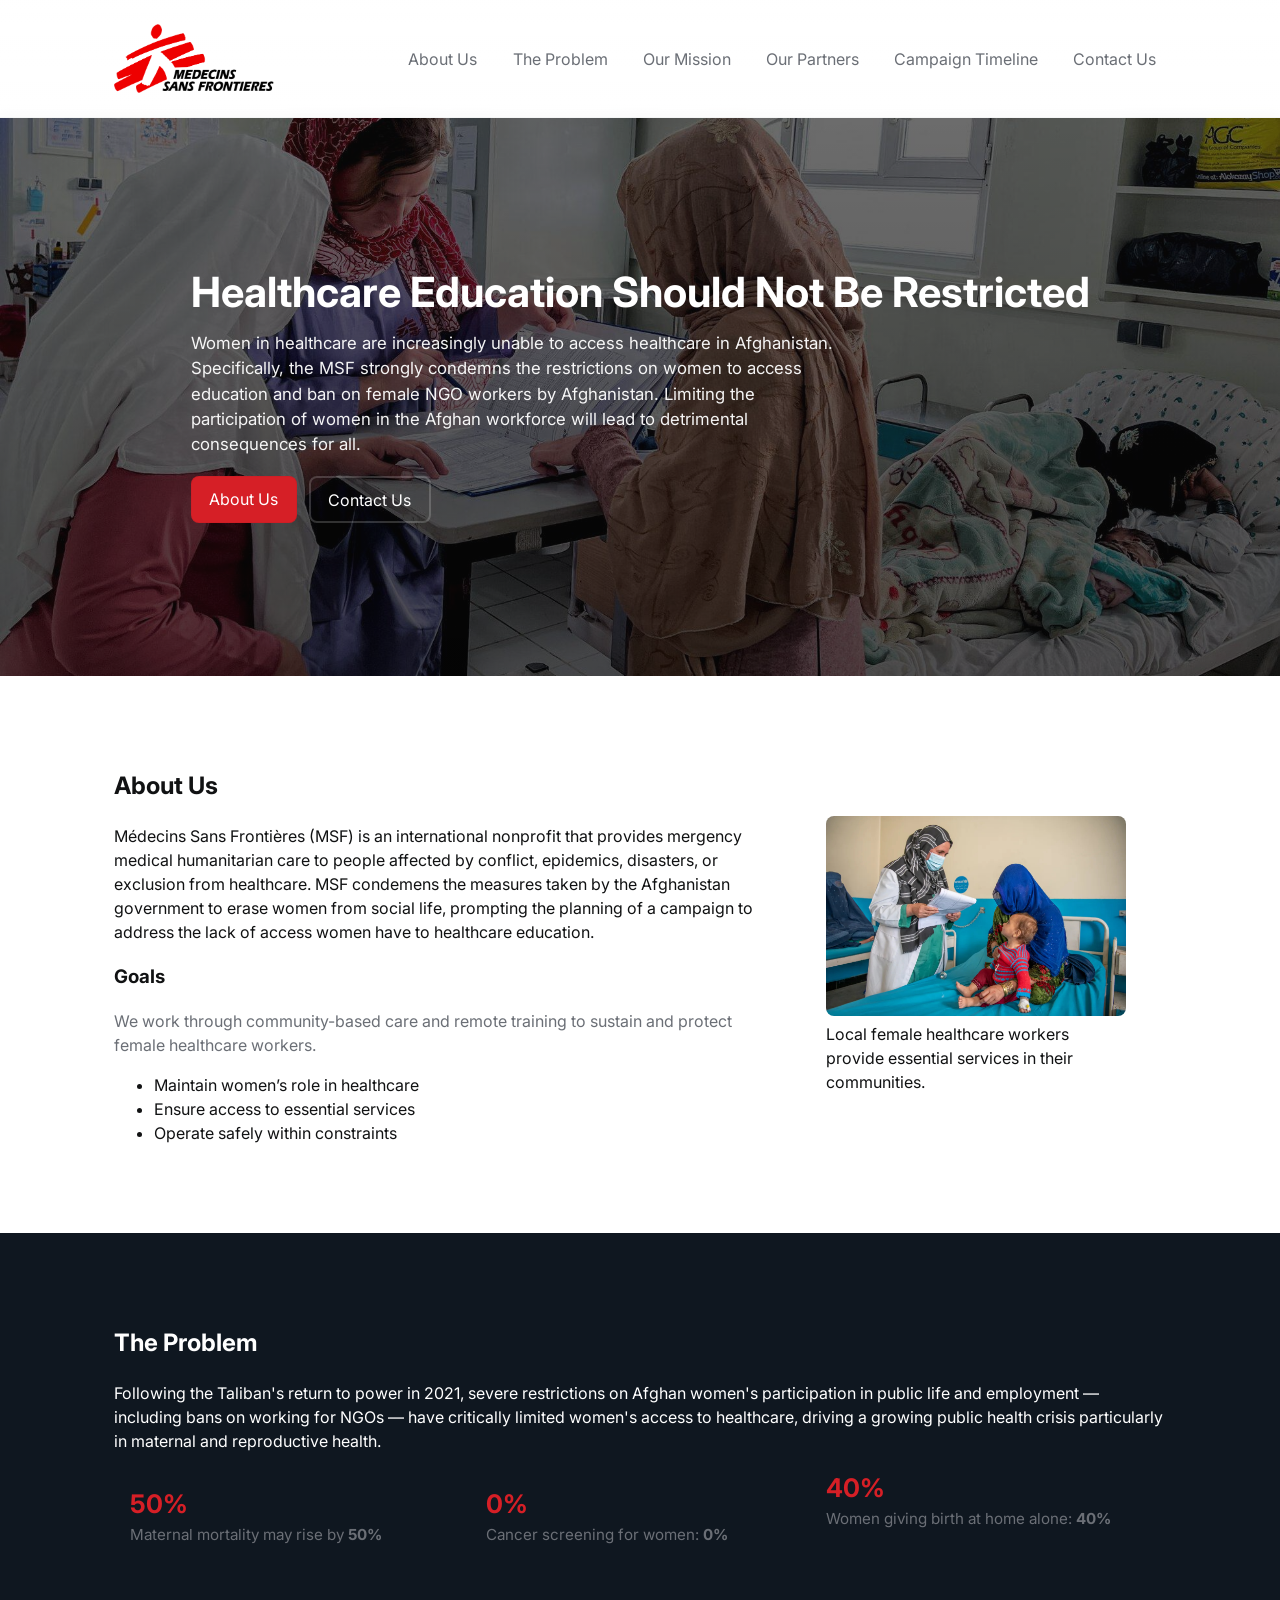
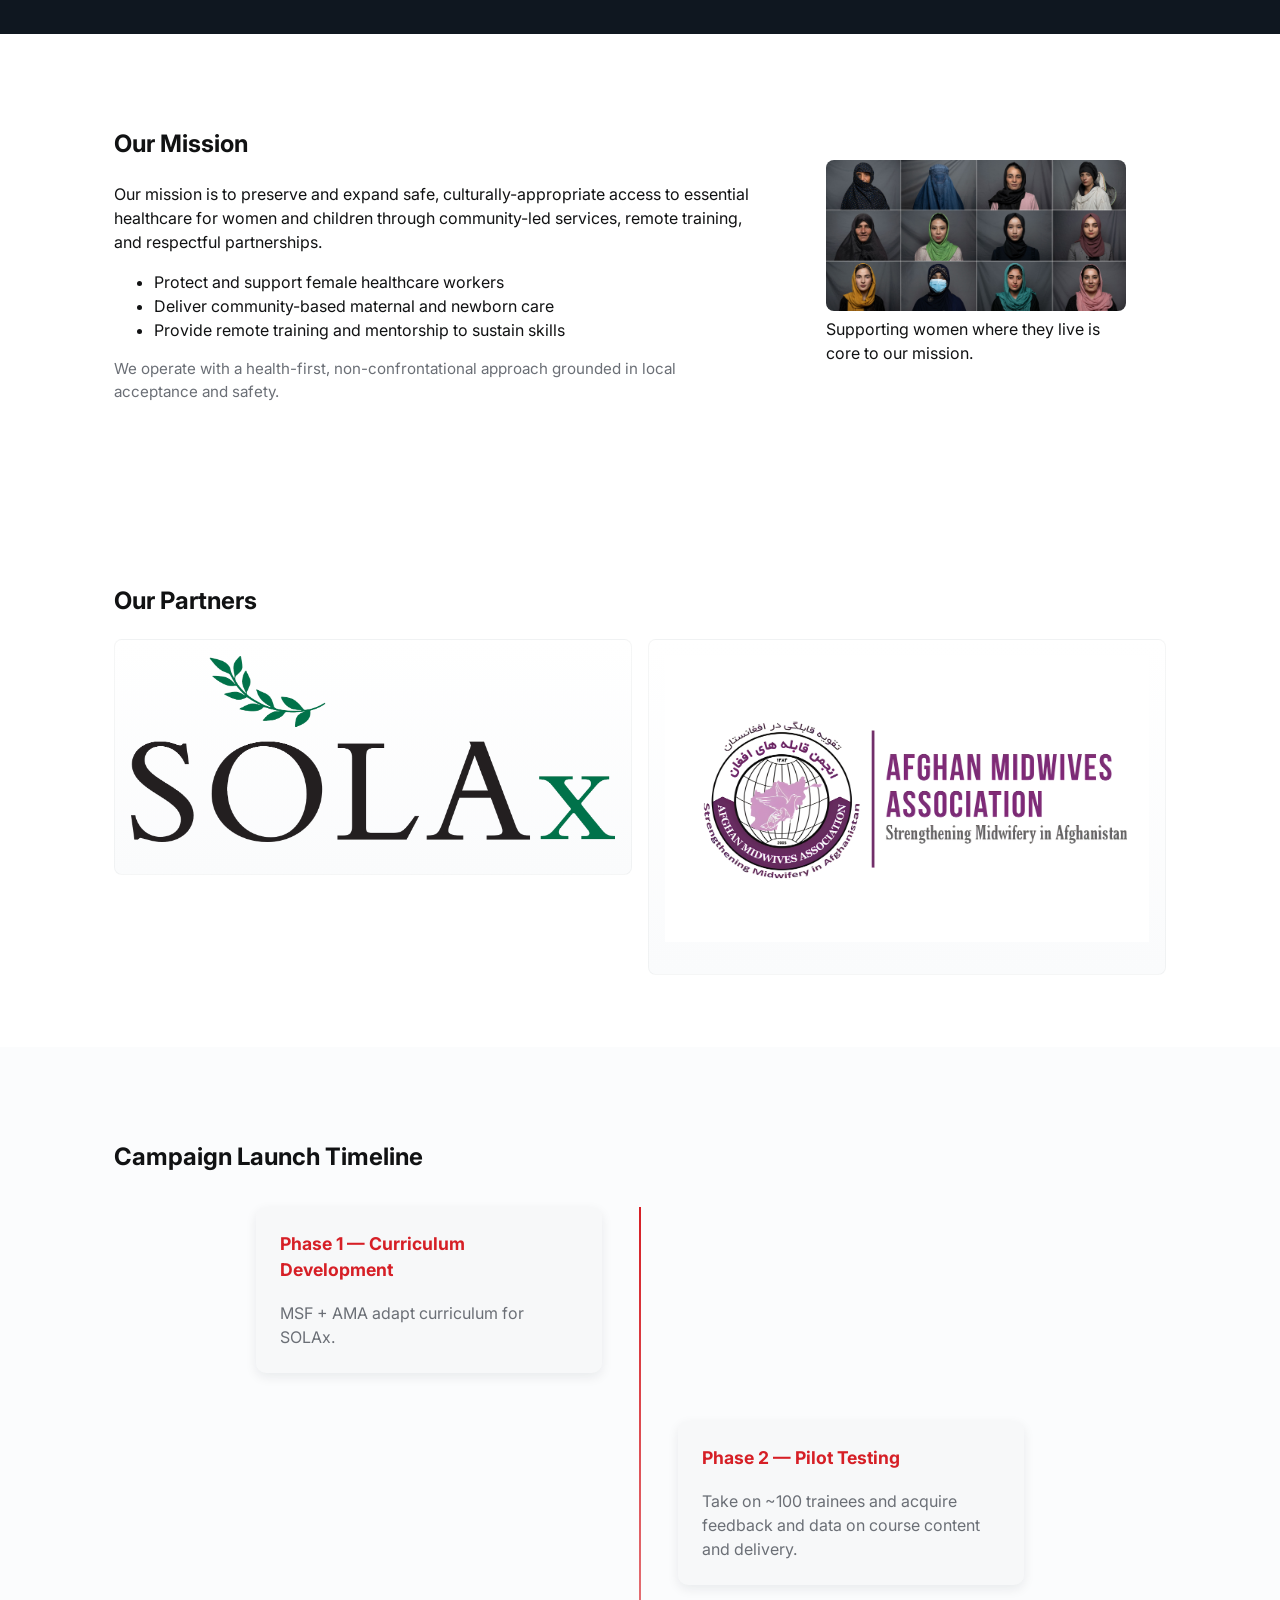
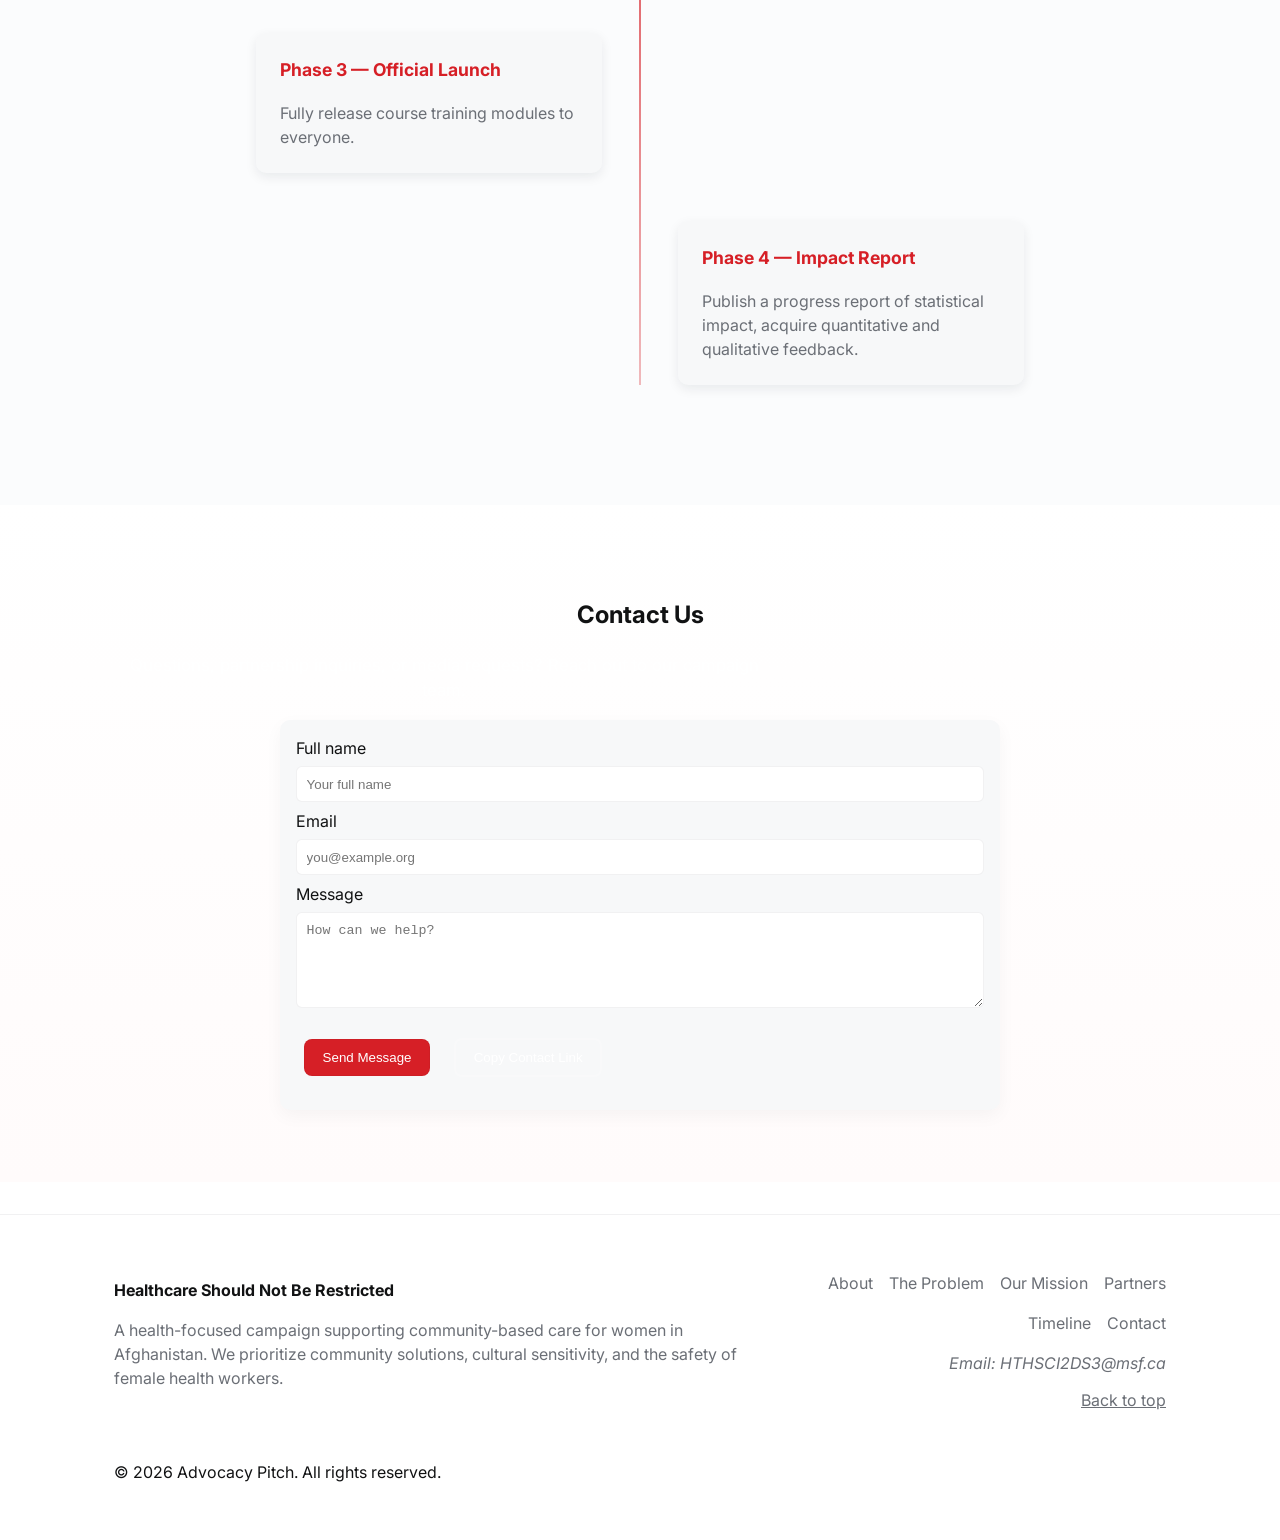
==== index.html @ 4013567e "Add files via upload" ====
<!doctype html>
<html lang="en">
<head>
  <meta charset="utf-8" />
  <meta name="viewport" content="width=device-width, initial-scale=1" />
  <title>Healthcare Should Not Be Restricted — Campaign</title>
  <link rel="preconnect" href="https://fonts.gstatic.com" crossorigin>
  <link href="https://fonts.googleapis.com/css2?family=Inter:wght@300;400;600;700&display=swap" rel="stylesheet">
  <link rel="stylesheet" href="css/styles.css">
  <meta name="description" content="Campaign to support community-based healthcare for women in Afghanistan.">
</head>
<body>
  <header class="site-header" id="top">
    <nav class="nav container" aria-label="Main navigation">
      <a class="logo" href="#top">
        <!-- Replace with provided logo image (ensure the file exists at images/Médecins_Sans_Frontières_(logo).svg.png) -->
          <img src="images/Médecins_Sans_Frontières_(logo).svg.png" alt="Médecins Sans Frontières logo" class="logo-img" width="120" height="120">
          <!-- Visible text removed per request; keep accessible text for screen readers -->
          <span class="sr-only">Healthcare Campaign</span>
      </a>
      <button class="nav-toggle" aria-expanded="false" aria-controls="main-menu">Menu</button>
      <ul class="nav-menu" id="main-menu">
        <li><a href="#about">About Us</a></li>
        <li><a href="#problem">The Problem</a></li>
        <li><a href="#mission">Our Mission</a></li>
        <li><a href="#partners">Our Partners</a></li>
        <li><a href="#timeline">Campaign Timeline</a></li>
        <li><a href="#contact">Contact Us</a></li>
      </ul>
    </nav>
  </header>

  <main>
    <!-- HERO -->
    <section id="hero" class="hero" role="region" aria-labelledby="hero-heading">
      <!-- Large accessible hero image (replace URL with campaign-approved image) -->
      <div class="hero-media">
        <img src="images\MSB189448.jpg" class="hero-image" loading="eager">
        <div class="hero-overlay"></div>
      </div>
      <div class="container hero-content">
        <h1 id="hero-heading">Healthcare Education Should Not Be Restricted</h1>
        <p class="lead">Women in healthcare are increasingly unable to access healthcare in Afghanistan. Specifically, the MSF strongly condemns the restrictions on women to access education and ban on female NGO workers by Afghanistan. Limiting the participation of women in the Afghan workforce will lead to detrimental consequences for all.</p>
        <div class="hero-ctas">
          <a class="btn btn-primary" href="#about">About Us</a>
          <a class="btn btn-outline" href="#contact">Contact Us</a>
        </div>
      </div>
    </section>

    <!-- ABOUT -->
    <section id="about" class="section fade-up" aria-labelledby="about-heading">
      <div class="container two-col">
        <div>
          <h2 id="about-heading">About Us</h2>
          <p>Médecins Sans Frontières (MSF) is an international nonprofit that provides mergency medical humanitarian care to people affected by conflict, epidemics, disasters, or exclusion from healthcare. MSF condemens the measures taken by the Afghanistan government to erase women from social life, prompting the planning of a campaign to address the lack of access women have to healthcare education.</p>
          <h3>Goals</h3>
          <p class="muted">We work through community-based care and remote training to sustain and protect female healthcare workers.</p>
          <ul>
            <li>Maintain women’s role in healthcare</li>
            <li>Ensure access to essential services </li>
            <li>Operate safely within constraints</li>
          </ul>
        </div>
        <figure class="figure">
          <img src="images\Photo4-1695109866.jpg" alt="Community healthcare workers" loading="lazy">
          <figcaption>Local female healthcare workers provide essential services in their communities.</figcaption>
        </figure>
      </div>
    </section>

    <!-- THE PROBLEM -->
    <section id="problem" class="section section-dark fade-up" aria-labelledby="problem-heading">
      <div class="container">
        <h2 id="problem-heading">The Problem</h2>
        <p>Following the Taliban's return to power in 2021, severe restrictions on Afghan women's participation in public life and employment — including bans on working for NGOs — have critically limited women's access to healthcare, driving a growing public health crisis particularly in maternal and reproductive health.</p>
        <div class="stats grid stats--highlight">
          <div class="stat">
            <div class="stat-number" data-target="50">0%</div>
            <div class="stat-label">Maternal mortality may rise by <strong>50%</strong></div>
          </div>
          <div class="stat">
            <div class="stat-number" data-target="0">0%</div>
            <div class="stat-label">Cancer screening for women: <strong>0%</strong></div>
          </div>

          <div class="stt">
            <div class="stat-number" data-target="40">0%</div>
            <div class="stat-label">Women giving birth at home alone: <strong>40%</strong></div>
          </div>
        </div>
      </div>
    </section>

    <!-- OUR MISSION -->
    <section id="mission" class="section fade-up" aria-labelledby="mission-heading">
      <div class="container two-col">
        <div>
          <h2 id="mission-heading">Our Mission</h2>
          <p>Our mission is to preserve and expand safe, culturally-appropriate access to essential healthcare for women and children through community-led services, remote training, and respectful partnerships.</p>
          <ul>
            <li>Protect and support female healthcare workers</li>
            <li>Deliver community-based maternal and newborn care</li>
            <li>Provide remote training and mentorship to sustain skills</li>
          </ul>
          <p class="muted small">We operate with a health-first, non-confrontational approach grounded in local acceptance and safety.</p>
        </div>
        <figure class="figure">
          <img src="images/220915_afghan_women.jpg" loading="lazy">
          <figcaption>Supporting women where they live is core to our mission.</figcaption>
        </figure>
      </div>
    </section>

    <!-- PARTNERS -->
    <section id="partners" class="section fade-up" aria-labelledby="partners-heading">
      <div class="container">
        <h2 id="partners-heading">Our Partners</h2>
        <div class="grid partners">
          <div class="partner-card">
            <img src="images/Logo.webp" style="max-width:100%;height:auto;margin-bottom:.6rem">
          </div>
          <div class="partner-card">
            <img src="images/IMG_20240210_141724_968.jpg" alt="Partner logo placeholder" style="max-width:100%;height:auto;margin-bottom:.6rem">
          </div>
        </div>
      </div>
    </section>
    <!-- TIMELINE -->
    <section id="timeline" class="section section-alt fade-up" aria-labelledby="timeline-heading">
      <div class="container">
        <h2 id="timeline-heading">Campaign Launch Timeline</h2>
        <div class="timeline">
          <div class="timeline-item left">
            <div class="timeline-content">
              <h3>Phase 1 — Curriculum Development</h3>
              <p>MSF + AMA adapt curriculum for SOLAx.</p>
            </div>
          </div>
          <div class="timeline-item right">
            <div class="timeline-content">
              <h3>Phase 2 — Pilot Testing</h3>
              <p>Take on ~100 trainees and acquire feedback and data on course content and delivery.</p>
            </div>
          </div>
          <div class="timeline-item left">
            <div class="timeline-content">
              <h3>Phase 3 — Official Launch</h3>
              <p>Fully release course training modules to everyone.</p>
            </div>
          </div>
          <div class="timeline-item right">
            <div class="timeline-content">
              <h3>Phase 4 — Impact Report</h3>
              <p>Publish a progress report of statistical impact, acquire quantitative and qualitative feedback.</p>
            </div>
          </div>
        </div>
      </div>
    </section>
    <!-- CONTACT -->
    <section id="contact" class="section fade-up cta" aria-labelledby="contact-heading">
      <div class="container">
        <h2 id="contact-heading">Contact Us</h2>
        <p class="lead">Questions, partnership inquiries, or media requests? Reach out to our campaign team.</p>
        <div class="contact-grid" style="max-width:720px;margin:0 auto;text-align:left;">
          <form id="contact-form" class="card" aria-label="Contact form">
            <label for="name">Full name</label>
            <input id="name" name="name" type="text" required placeholder="Your full name" style="width:100%;padding:.6rem;margin:.4rem 0;border-radius:6px;border:1px solid rgba(16,24,32,0.06)">

            <label for="email">Email</label>
            <input id="email" name="email" type="email" required placeholder="you@example.org" style="width:100%;padding:.6rem;margin:.4rem 0;border-radius:6px;border:1px solid rgba(16,24,32,0.06)">

            <label for="message">Message</label>
            <textarea id="message" name="message" rows="5" required placeholder="How can we help?" style="width:100%;padding:.6rem;margin:.4rem 0;border-radius:6px;border:1px solid rgba(16,24,32,0.06)"></textarea>

            <div style="display:flex;gap:.5rem;align-items:center;margin-top:.6rem;">
              <button class="btn btn-primary" type="submit">Send Message</button>
              <button class="btn btn-outline" type="button" id="contact-copy">Copy Contact Link</button>
            </div>
            <div id="contact-feedback" aria-live="polite" style="margin-top:.6rem;color:var(--muted)"></div>
          </form>
        </div>
      </div>
    </section>
  </main>

    <footer class="site-footer">
    <div class="container footer-grid">
      <div class="footer-info">
        <strong>Healthcare Should Not Be Restricted</strong>
        <p class="muted">A health-focused campaign supporting community-based care for women in Afghanistan. We prioritize community solutions, cultural sensitivity, and the safety of female health workers.</p>
      </div>
      <div class="footer-contact">
        <nav aria-label="Footer navigation">
          <ul class="footer-links" style="margin:0;padding:0;display:flex;gap:1rem;flex-wrap:wrap;justify-content:flex-end;">
            <li><a href="#about">About</a></li>
            <li><a href="#problem">The Problem</a></li>
            <li><a href="#mission">Our Mission</a></li>
            <li><a href="#partners">Partners</a></li>
            <li><a href="#timeline">Timeline</a></li>
            <li><a href="#contact">Contact</a></li>
          </ul>
        </nav>
        <address class="muted" style="margin-top:.6rem">Email: HTHSCI2DS3@msf.ca</address>
        <div style="margin-top:.4rem">
          <a href="#top" class="muted">Back to top</a>
        </div>
      </div>
    </div>
    <div class="container copyright">© <span id="year"></span> Advocacy Pitch. All rights reserved.</div>
  </footer>

  <script src="js/script.js" defer></script>
</body>
</html>
---- css/styles.css ----
/* Minimal, modern NGO-style CSS */
:root{
  --bg:#ffffff;
  --text:#111213;
  --muted:#6b6f76;
  --accent:#d61f26; /* MSF-like red */
  --dark:#0f1720;
  --card:#f7f8f9;
  --max-width:1100px;
  --radius:8px;
}
*{box-sizing:border-box}
html,body{height:100%}
body{
  margin:0;font-family:Inter,system-ui,-apple-system,"Segoe UI",Roboto,"Helvetica Neue",Arial;
  color:var(--text);background:var(--bg);line-height:1.5;-webkit-font-smoothing:antialiased;
  scroll-behavior:smooth;
}
.container{max-width:var(--max-width);margin:0 auto;padding:1.5rem}
.site-header{position:sticky;top:0;background:linear-gradient(180deg,rgba(255,255,255,0.92),rgba(255,255,255,0.7));backdrop-filter:saturate(120%) blur(6px);z-index:60;border-bottom:1px solid rgba(16,24,32,0.04)}
.nav{display:flex;align-items:center;gap:1rem;justify-content:space-between}
.logo{display:flex;align-items:center;gap:.6rem;font-weight:700;color:var(--dark);text-decoration:none}
.logo-svg{flex:0 0 auto;border-radius:6px}
.logo-img{width:160px;height:auto;border-radius:6px;display:block;flex:0 0 auto;object-fit:contain}
.logo-text{font-weight:700;color:var(--dark);font-size:1rem}

/* Screen-reader only (keep content available to assistive tech but visually hidden) */
.sr-only{position:absolute!important;width:1px;height:1px;padding:0;margin:-1px;overflow:hidden;clip:rect(0,0,0,0);white-space:nowrap;border:0}
.nav-toggle{display:none;background:none;border:1px solid transparent;padding:.4rem .6rem;border-radius:6px}
.nav-menu{display:flex;list-style:none;gap:1rem;margin:0;padding:0}
.nav-menu a{color:var(--muted);text-decoration:none;padding:.5rem .6rem;border-radius:6px;transition:color 0.3s ease}
.nav-menu a:hover{color:var(--dark);background:rgba(214,31,38,0.05)}

/* Hero */
.hero{min-height:62vh;display:grid;align-items:center;color:#fff;position:relative;overflow:hidden}
.hero-media{position:absolute;inset:0;z-index:0;overflow:hidden}
.hero-image{width:100%;height:100%;object-fit:cover;display:block;filter:grayscale(.02) contrast(.9) brightness(.6)}
.hero-overlay{position:absolute;inset:0;background:linear-gradient(180deg,rgba(0,0,0,0.25),rgba(0,0,0,0.45));z-index:1}
.hero-content{position:relative;z-index:2;padding:3rem 1.5rem}
.hero h1{font-size:clamp(1.6rem,3.6vw,2.6rem);margin:0 0 .6rem;line-height:1.05}
.lead{font-size:1.05rem;color:rgba(255,255,255,0.95);max-width:60ch}
.hero-ctas{margin-top:1.2rem;display:flex;gap:.75rem}
.btn{display:inline-block;padding:.6rem 1.1rem;border-radius:8px;text-decoration:none;border:1px solid transparent;background:transparent;color:var(--text);cursor:pointer;transition:all 0.3s ease}
.btn:hover{transform:scale(1.05)}
.btn-primary{background:var(--accent);color:#fff;border-color:rgba(0,0,0,0.04)}
.btn-primary:hover{background:#c2181f}
.btn-outline{background:transparent;border:2px solid rgba(255,255,255,0.18);color:#fff}
.btn-outline:hover{background:rgba(255,255,255,0.1)}

/* Sections */
.section{padding:3rem 0}
.section-dark{background:var(--dark);color:#fff}
.section-alt{background:#fbfcfd}
.two-col{display:grid;grid-template-columns:1fr 380px;gap:2rem;align-items:center}
.figure img{width:100%;height:auto;border-radius:8px}
.muted{color:var(--muted)}
.small{font-size:.95rem}

/* Cards & grid */
.grid{display:grid;gap:1rem;grid-template-columns:repeat(auto-fit,minmax(220px,1fr));align-items:start}
.card{background:var(--card);padding:1rem;border-radius:10px;box-shadow:0 6px 18px rgba(17,24,32,0.04);transition:transform 0.3s ease, box-shadow 0.3s ease}
.card:hover{transform:translateY(-4px);box-shadow:0 12px 24px rgba(17,24,32,0.08)}
.card h3{margin-top:0}

.stats{margin-top:1rem}
.stat{padding:1rem;border-radius:10px;background:transparent;color:#fff;transition:transform 0.3s ease}
.stats--highlight .stat{background:transparent}
.stat:hover{transform:scale(1.05)}
.stat-number{font-size:1.6rem;font-weight:700;color:var(--accent);transition:color 0.3s ease}
.stat-number:hover{color:#ff4757}
.stat-label{font-size:.95rem;color:var(--muted)}

.partners{grid-template-columns:repeat(2,minmax(160px,1fr))}
.partner-card{background:linear-gradient(180deg,#fff,#fafbfc);padding:1rem;border-radius:8px;border:1px solid rgba(16,24,32,0.04);transition:transform 0.3s ease, box-shadow 0.3s ease}
.partner-card:hover{transform:translateY(-2px);box-shadow:0 8px 16px rgba(17,24,32,0.06)}

/* CTA */
.cta{background:linear-gradient(180deg,#fff, #fffbfb);text-align:center}
.cta .btn{margin:.5rem}

/* Footer */
.site-footer{border-top:1px solid rgba(16,24,32,0.06);padding:2rem 0;background:#fff;margin-top:2rem}
.footer-grid{display:flex;justify-content:space-between;gap:1rem;align-items:center}
.site-footer .footer-info{max-width:60%}
.site-footer .footer-contact{display:flex;flex-direction:column;gap:.4rem;align-items:flex-end}
.footer-links{list-style:none;display:flex;gap:1rem;padding:0;margin:0}
.footer-links a{text-decoration:none;color:var(--muted)}

/* Timeline */
.timeline{position:relative;max-width:800px;margin:2rem auto;padding:0 1rem}
.timeline::before{content:'';position:absolute;left:50%;top:0;bottom:0;width:2px;background:linear-gradient(to bottom, var(--accent), rgba(214,31,38,0.3));transform:translateX(-50%)}
.timeline-item{position:relative;margin-bottom:3rem;opacity:0;transform:translateY(30px);transition:all 0.6s ease}
.timeline-item.in-view{opacity:1;transform:translateY(0)}
.timeline-item::before{content:'';position:absolute;left:50%;top:1rem;width:12px;height:12px;background:var(--accent);border-radius:50%;border:3px solid #fff;box-shadow:0 0 0 3px rgba(214,31,38,0.2);transform:translateX(-50%);z-index:1;display:none}
.timeline-content{background:var(--card);padding:1.5rem;border-radius:10px;box-shadow:0 4px 12px rgba(17,24,32,0.08);position:relative}
.timeline-content::before{content:'';position:absolute;top:1rem;width:0;height:0;border:8px solid transparent;border-right-color:var(--card);left:-8px}
.timeline-item.right .timeline-content::before{left:auto;right:-8px;border-right-color:transparent;border-left-color:var(--card)}
.timeline-item.left{width:45%;margin-right:55%}
.timeline-item.right{width:45%;margin-left:55%;margin-right:0}
.timeline-content h3{margin-top:0;color:var(--accent);font-size:1.1rem}
.timeline-content p{margin-bottom:0;color:var(--muted)}

/* Enhanced animations */
@keyframes slideInLeft{from{opacity:0;transform:translateX(-50px)}to{opacity:1;transform:translateX(0)}}
@keyframes slideInRight{from{opacity:0;transform:translateX(50px)}to{opacity:1;transform:translateX(0)}}
.timeline-item.left.in-view{animation:slideInLeft 0.6s ease forwards}
.timeline-item.right.in-view{animation:slideInRight 0.6s ease forwards}

/* Hover effects */
.timeline-item:hover .timeline-content{transform:scale(1.02);transition:transform 0.3s ease}
.timeline-item:hover::before{background:#fff;border-color:var(--accent);transform:translateX(-50%) scale(1.2);transition:all 0.3s ease}

/* Responsive */
@media (max-width:880px){
  .two-col{grid-template-columns:1fr}
  .hero{min-height:56vh}
  .nav-toggle{display:inline-block}
  .nav-menu{position:absolute;right:1rem;top:64px;background:#fff;padding:1rem;border-radius:8px;box-shadow:0 6px 24px rgba(2,6,23,0.08);flex-direction:column;display:none}
  .nav-menu.show{display:flex}
}
/* Responsive logo caps */
@media (max-width:1200px){
  .logo-img{width:120px}
}
@media (max-width:880px){
  .logo-img{width:88px}
}
@media (max-width:520px){
  .logo-img{width:64px}
}
@media (max-width:880px){
  .site-footer .footer-info{max-width:100%}
  .site-footer .footer-contact{align-items:flex-start}
  .footer-grid{flex-direction:column;align-items:flex-start}
}
@media (max-width:520px){
  .hero h1{font-size:1.35rem}
}
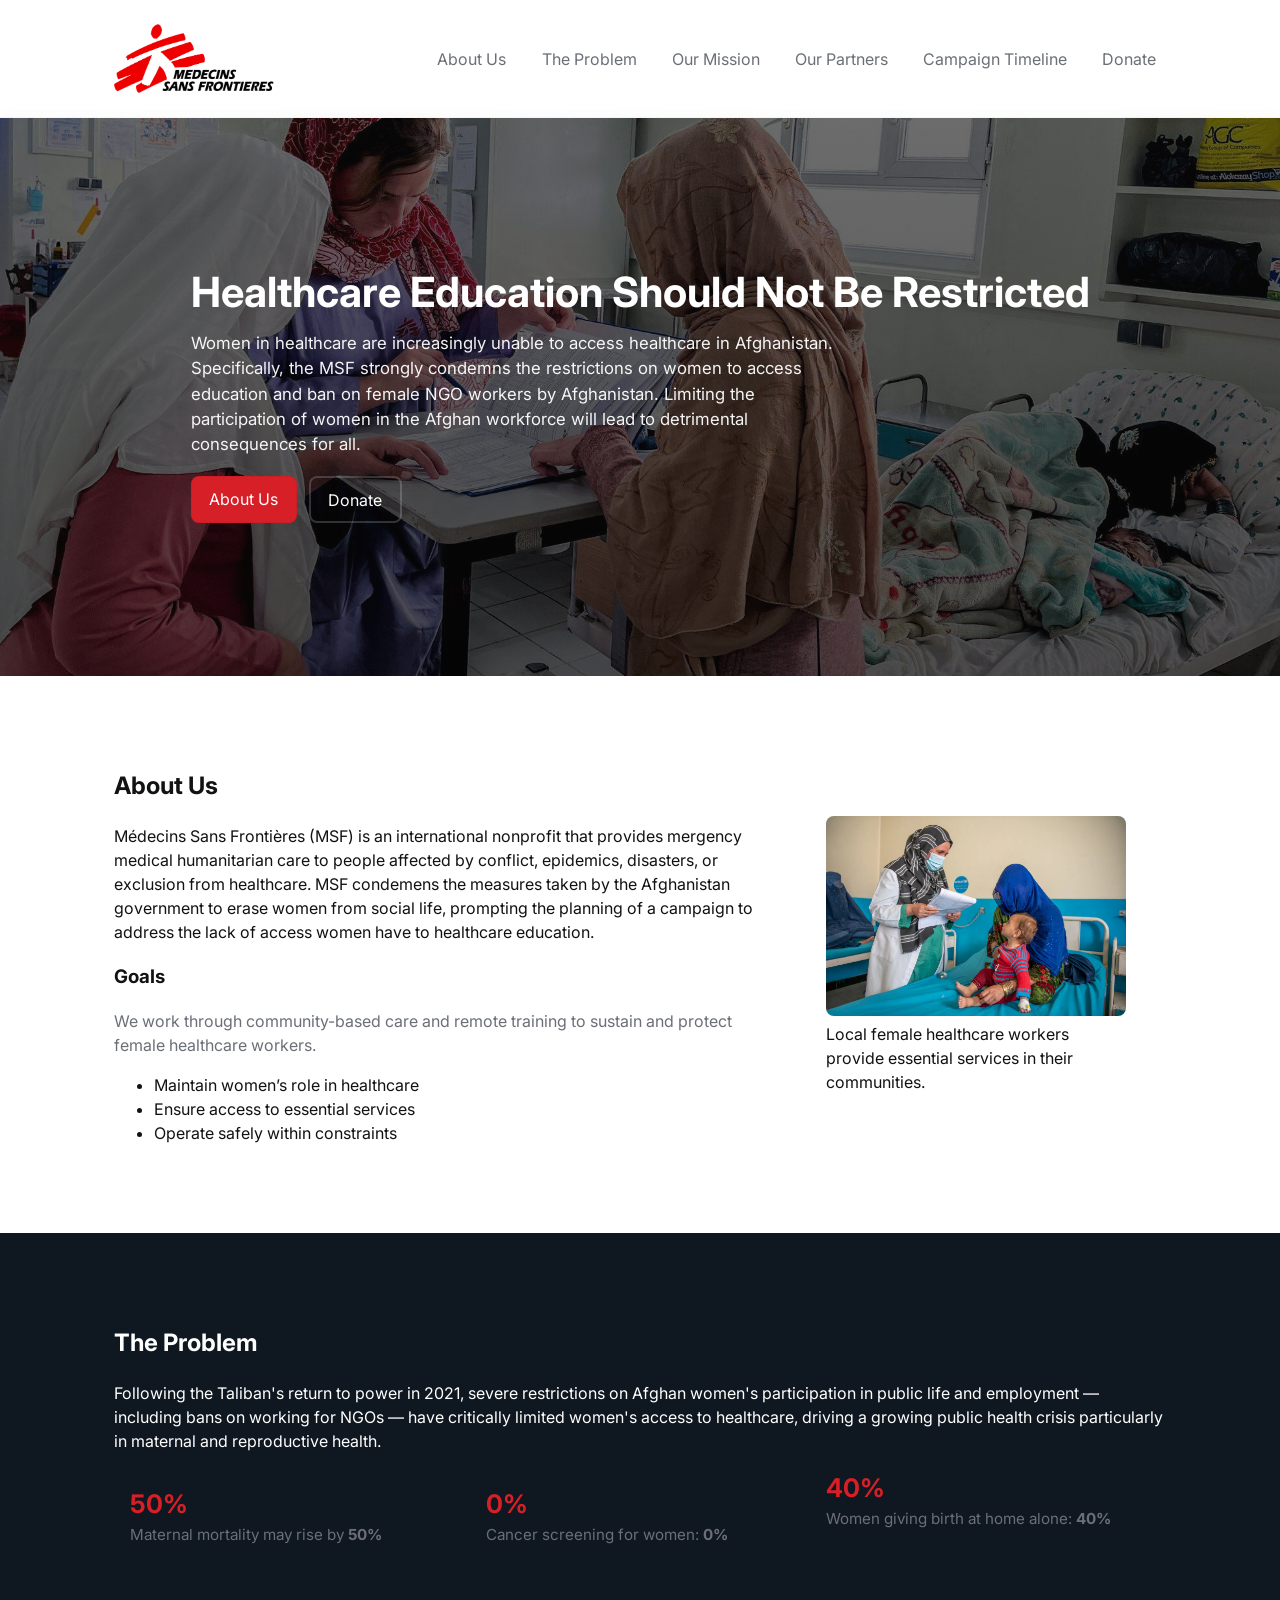
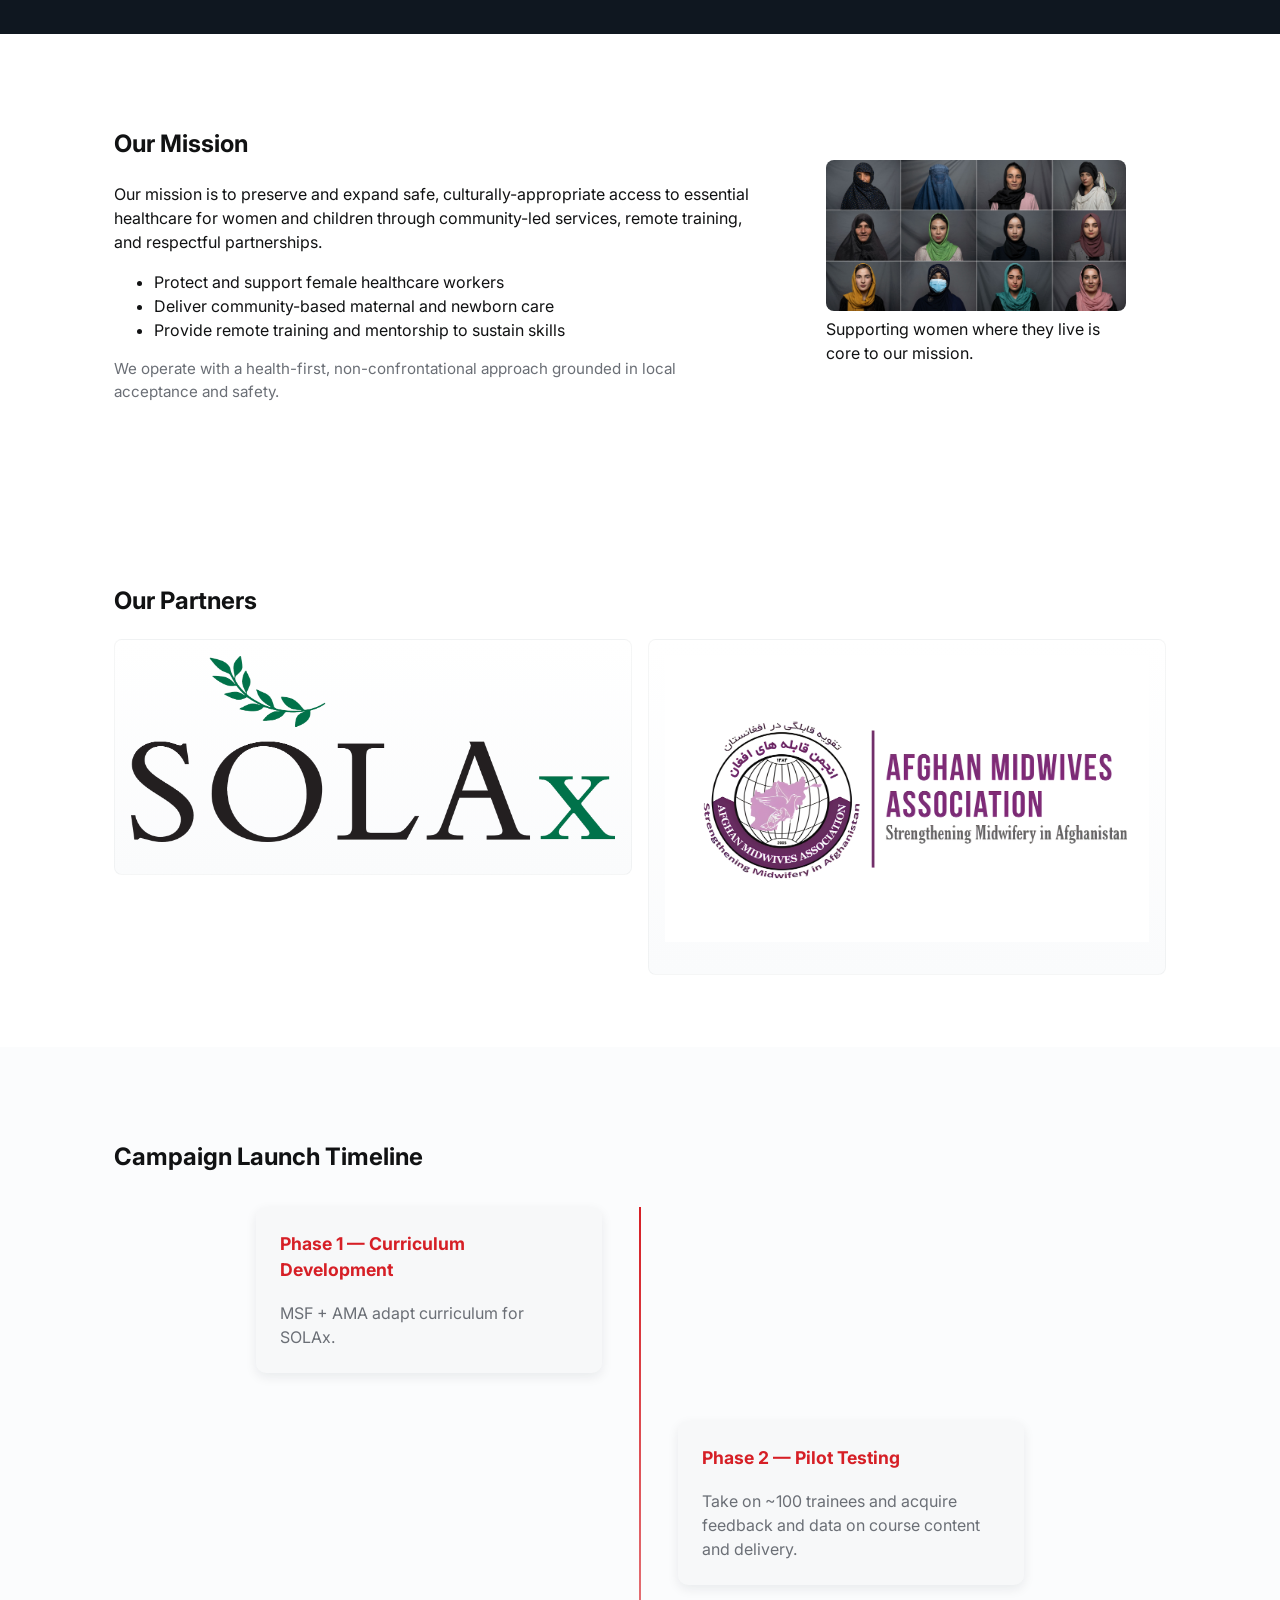
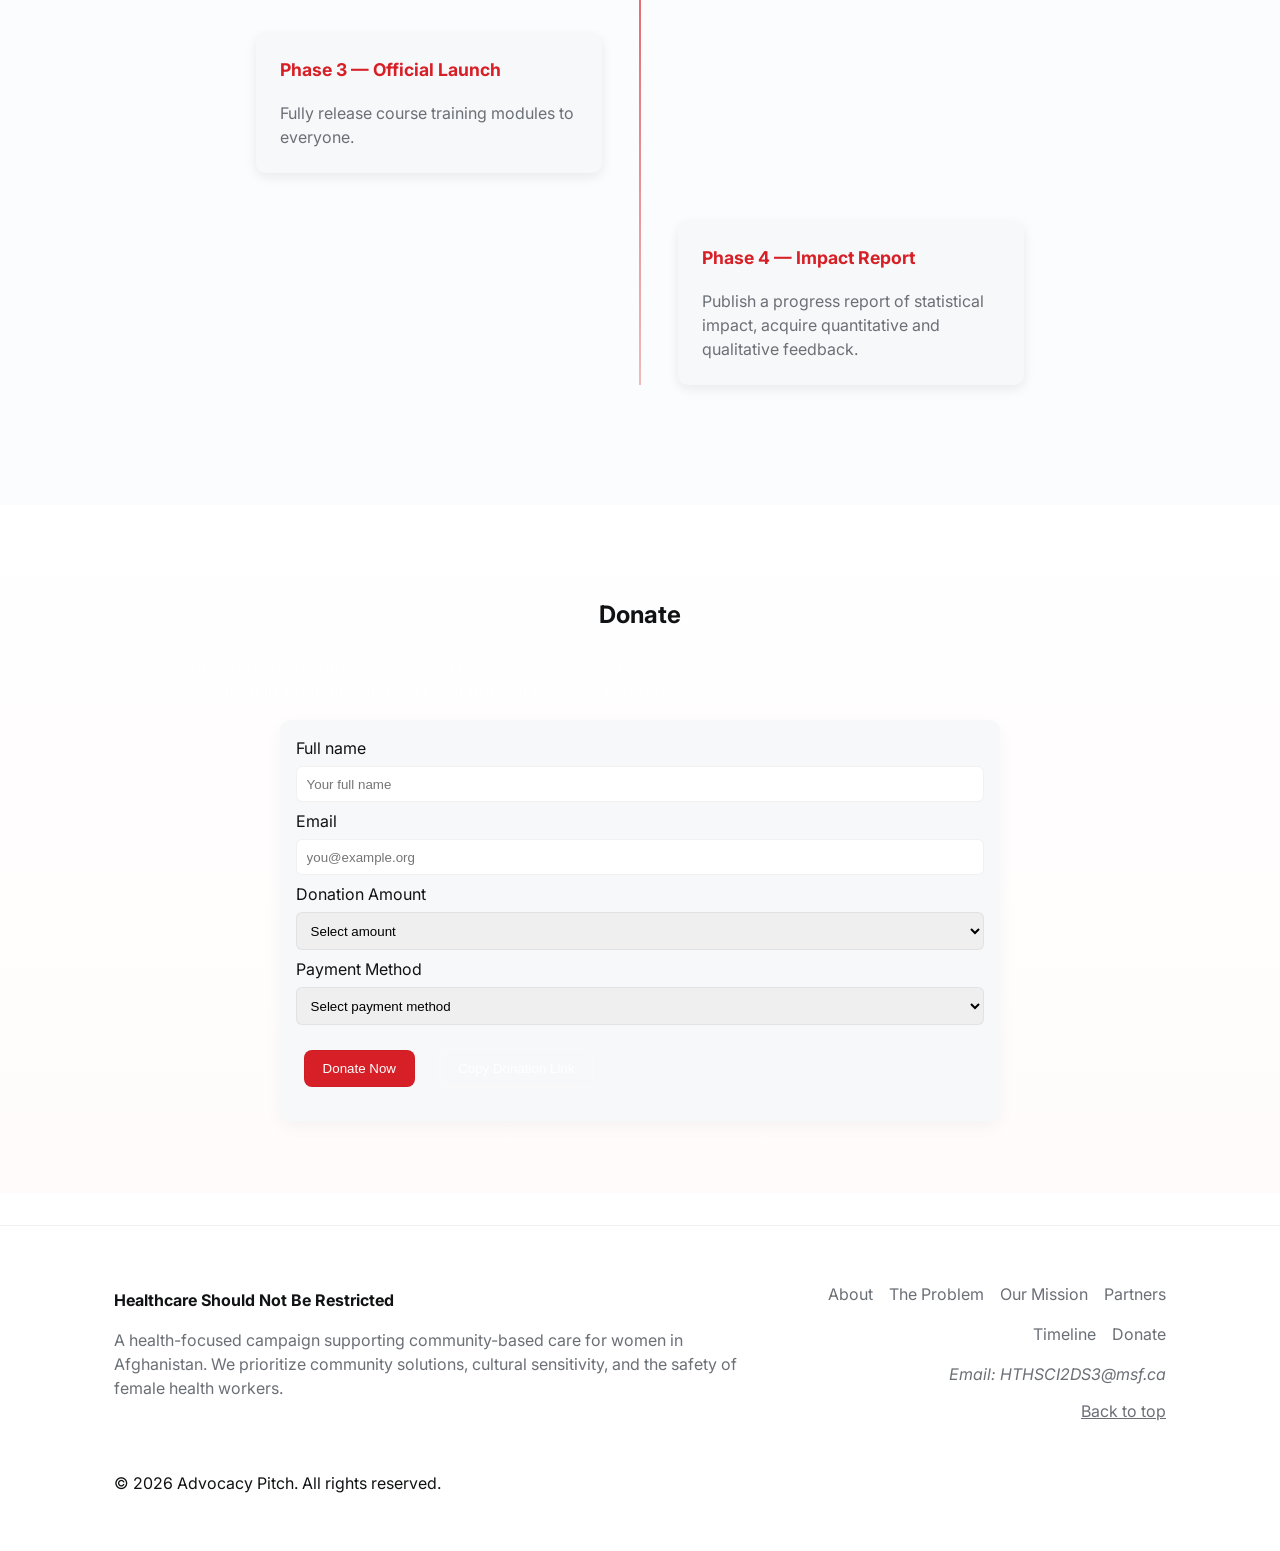
==== commit b678ddae: "Update index.html" ====
--- a/index.html
+++ b/index.html
@@ -25,7 +25,7 @@
         <li><a href="#mission">Our Mission</a></li>
         <li><a href="#partners">Our Partners</a></li>
         <li><a href="#timeline">Campaign Timeline</a></li>
-        <li><a href="#contact">Contact Us</a></li>
+        <li><a href="#donate">Donate</a></li>
       </ul>
     </nav>
   </header>
@@ -43,7 +43,7 @@
         <p class="lead">Women in healthcare are increasingly unable to access healthcare in Afghanistan. Specifically, the MSF strongly condemns the restrictions on women to access education and ban on female NGO workers by Afghanistan. Limiting the participation of women in the Afghan workforce will lead to detrimental consequences for all.</p>
         <div class="hero-ctas">
           <a class="btn btn-primary" href="#about">About Us</a>
-          <a class="btn btn-outline" href="#contact">Contact Us</a>
+          <a class="btn btn-outline" href="#donate">Donate</a>
         </div>
       </div>
     </section>
@@ -158,27 +158,42 @@
         </div>
       </div>
     </section>
-    <!-- CONTACT -->
-    <section id="contact" class="section fade-up cta" aria-labelledby="contact-heading">
-      <div class="container">
-        <h2 id="contact-heading">Contact Us</h2>
-        <p class="lead">Questions, partnership inquiries, or media requests? Reach out to our campaign team.</p>
+    <!-- DONATE -->
+    <section id="donate" class="section fade-up cta" aria-labelledby="donate-heading">
+      <div class="container">
+        <h2 id="donate-heading">Donate</h2>
+        <p class="lead">Your support helps us provide essential healthcare education and services to women in Afghanistan. Every contribution makes a difference.</p>
         <div class="contact-grid" style="max-width:720px;margin:0 auto;text-align:left;">
-          <form id="contact-form" class="card" aria-label="Contact form">
+          <form id="donate-form" class="card" aria-label="Donation form">
             <label for="name">Full name</label>
             <input id="name" name="name" type="text" required placeholder="Your full name" style="width:100%;padding:.6rem;margin:.4rem 0;border-radius:6px;border:1px solid rgba(16,24,32,0.06)">
 
             <label for="email">Email</label>
             <input id="email" name="email" type="email" required placeholder="you@example.org" style="width:100%;padding:.6rem;margin:.4rem 0;border-radius:6px;border:1px solid rgba(16,24,32,0.06)">
 
-            <label for="message">Message</label>
-            <textarea id="message" name="message" rows="5" required placeholder="How can we help?" style="width:100%;padding:.6rem;margin:.4rem 0;border-radius:6px;border:1px solid rgba(16,24,32,0.06)"></textarea>
+            <label for="amount">Donation Amount</label>
+            <select id="amount" name="amount" required style="width:100%;padding:.6rem;margin:.4rem 0;border-radius:6px;border:1px solid rgba(16,24,32,0.06)">
+              <option value="">Select amount</option>
+              <option value="25">$25</option>
+              <option value="50">$50</option>
+              <option value="100">$100</option>
+              <option value="250">$250</option>
+              <option value="other">Other</option>
+            </select>
+
+            <label for="payment">Payment Method</label>
+            <select id="payment" name="payment" required style="width:100%;padding:.6rem;margin:.4rem 0;border-radius:6px;border:1px solid rgba(16,24,32,0.06)">
+              <option value="">Select payment method</option>
+              <option value="credit">Credit Card</option>
+              <option value="paypal">PayPal</option>
+              <option value="bank">Bank Transfer</option>
+            </select>
 
             <div style="display:flex;gap:.5rem;align-items:center;margin-top:.6rem;">
-              <button class="btn btn-primary" type="submit">Send Message</button>
-              <button class="btn btn-outline" type="button" id="contact-copy">Copy Contact Link</button>
-            </div>
-            <div id="contact-feedback" aria-live="polite" style="margin-top:.6rem;color:var(--muted)"></div>
+              <button class="btn btn-primary" type="submit">Donate Now</button>
+              <button class="btn btn-outline" type="button" id="donate-copy">Copy Donation Link</button>
+            </div>
+            <div id="donate-feedback" aria-live="polite" style="margin-top:.6rem;color:var(--muted)"></div>
           </form>
         </div>
       </div>
@@ -199,7 +214,7 @@
             <li><a href="#mission">Our Mission</a></li>
             <li><a href="#partners">Partners</a></li>
             <li><a href="#timeline">Timeline</a></li>
-            <li><a href="#contact">Contact</a></li>
+            <li><a href="#donate">Donate</a></li>
           </ul>
         </nav>
         <address class="muted" style="margin-top:.6rem">Email: HTHSCI2DS3@msf.ca</address>
@@ -213,4 +228,4 @@
 
   <script src="js/script.js" defer></script>
 </body>
-</html>+</html>
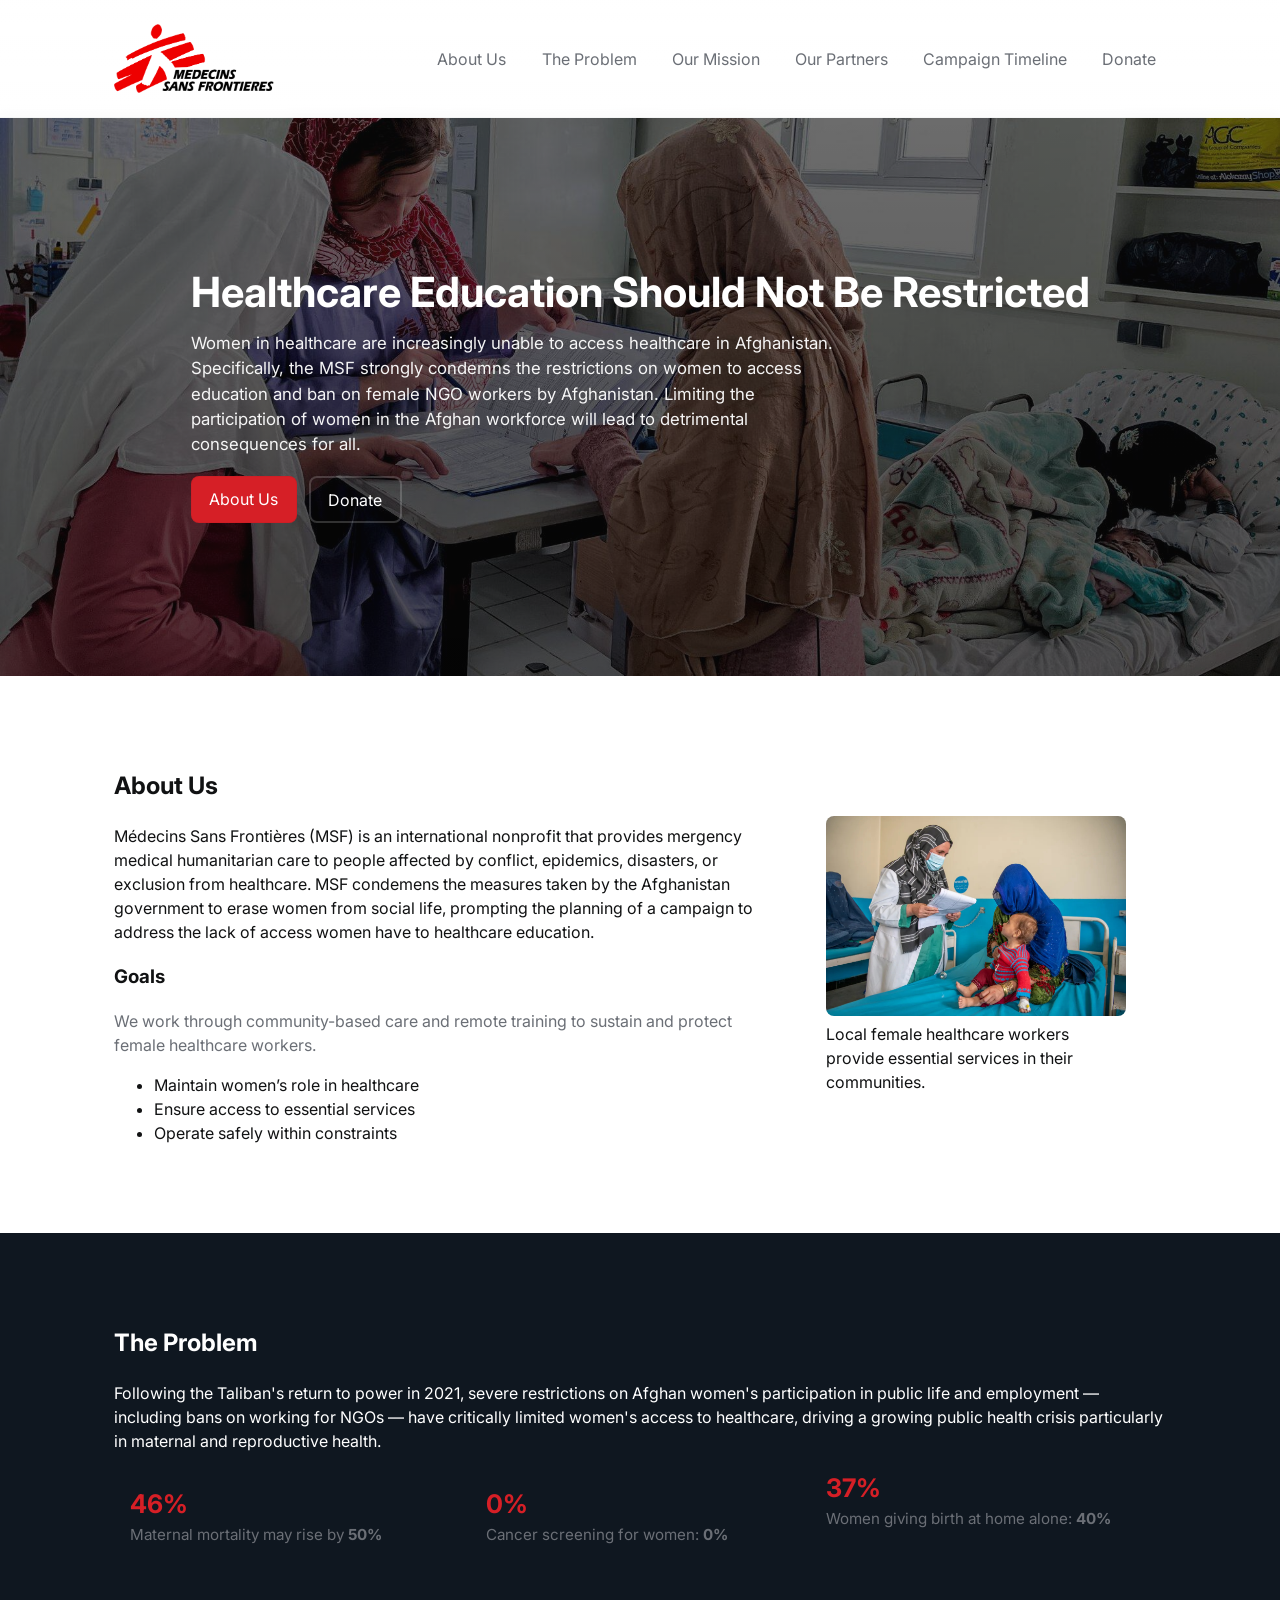
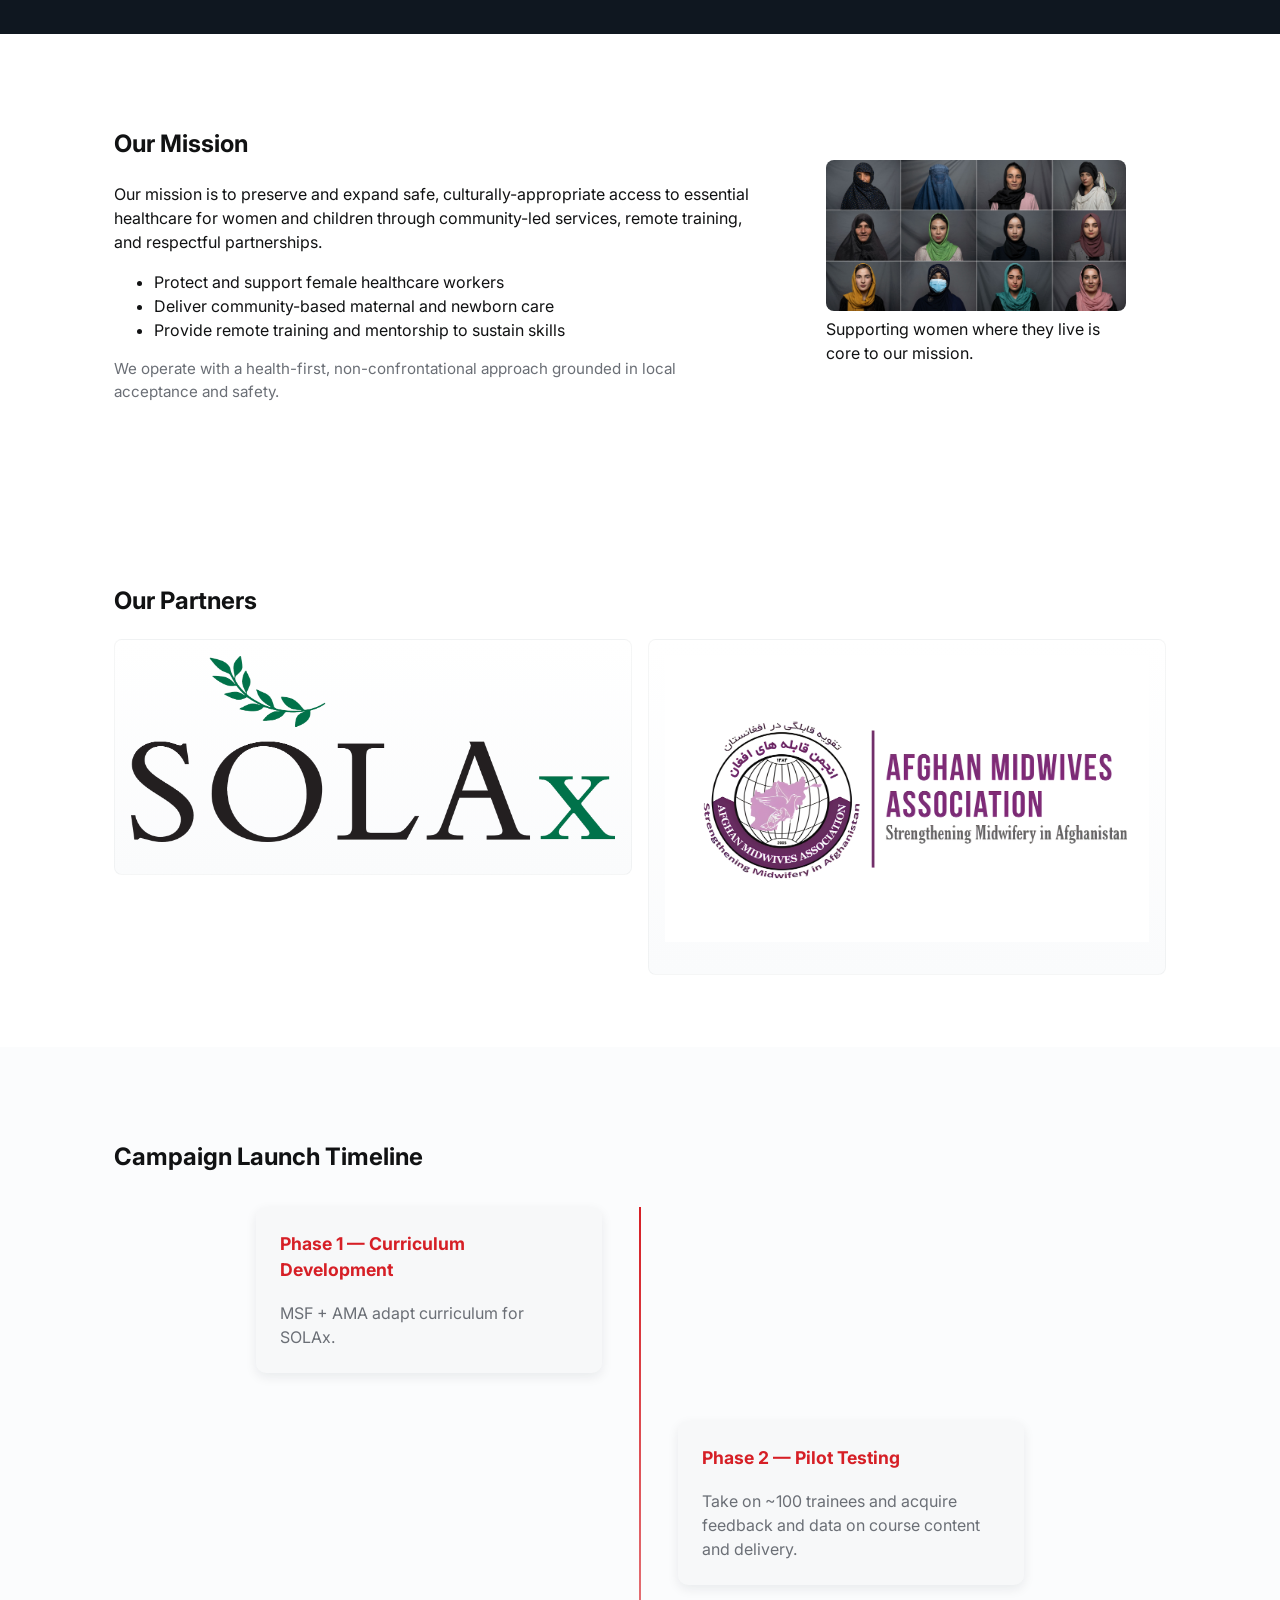
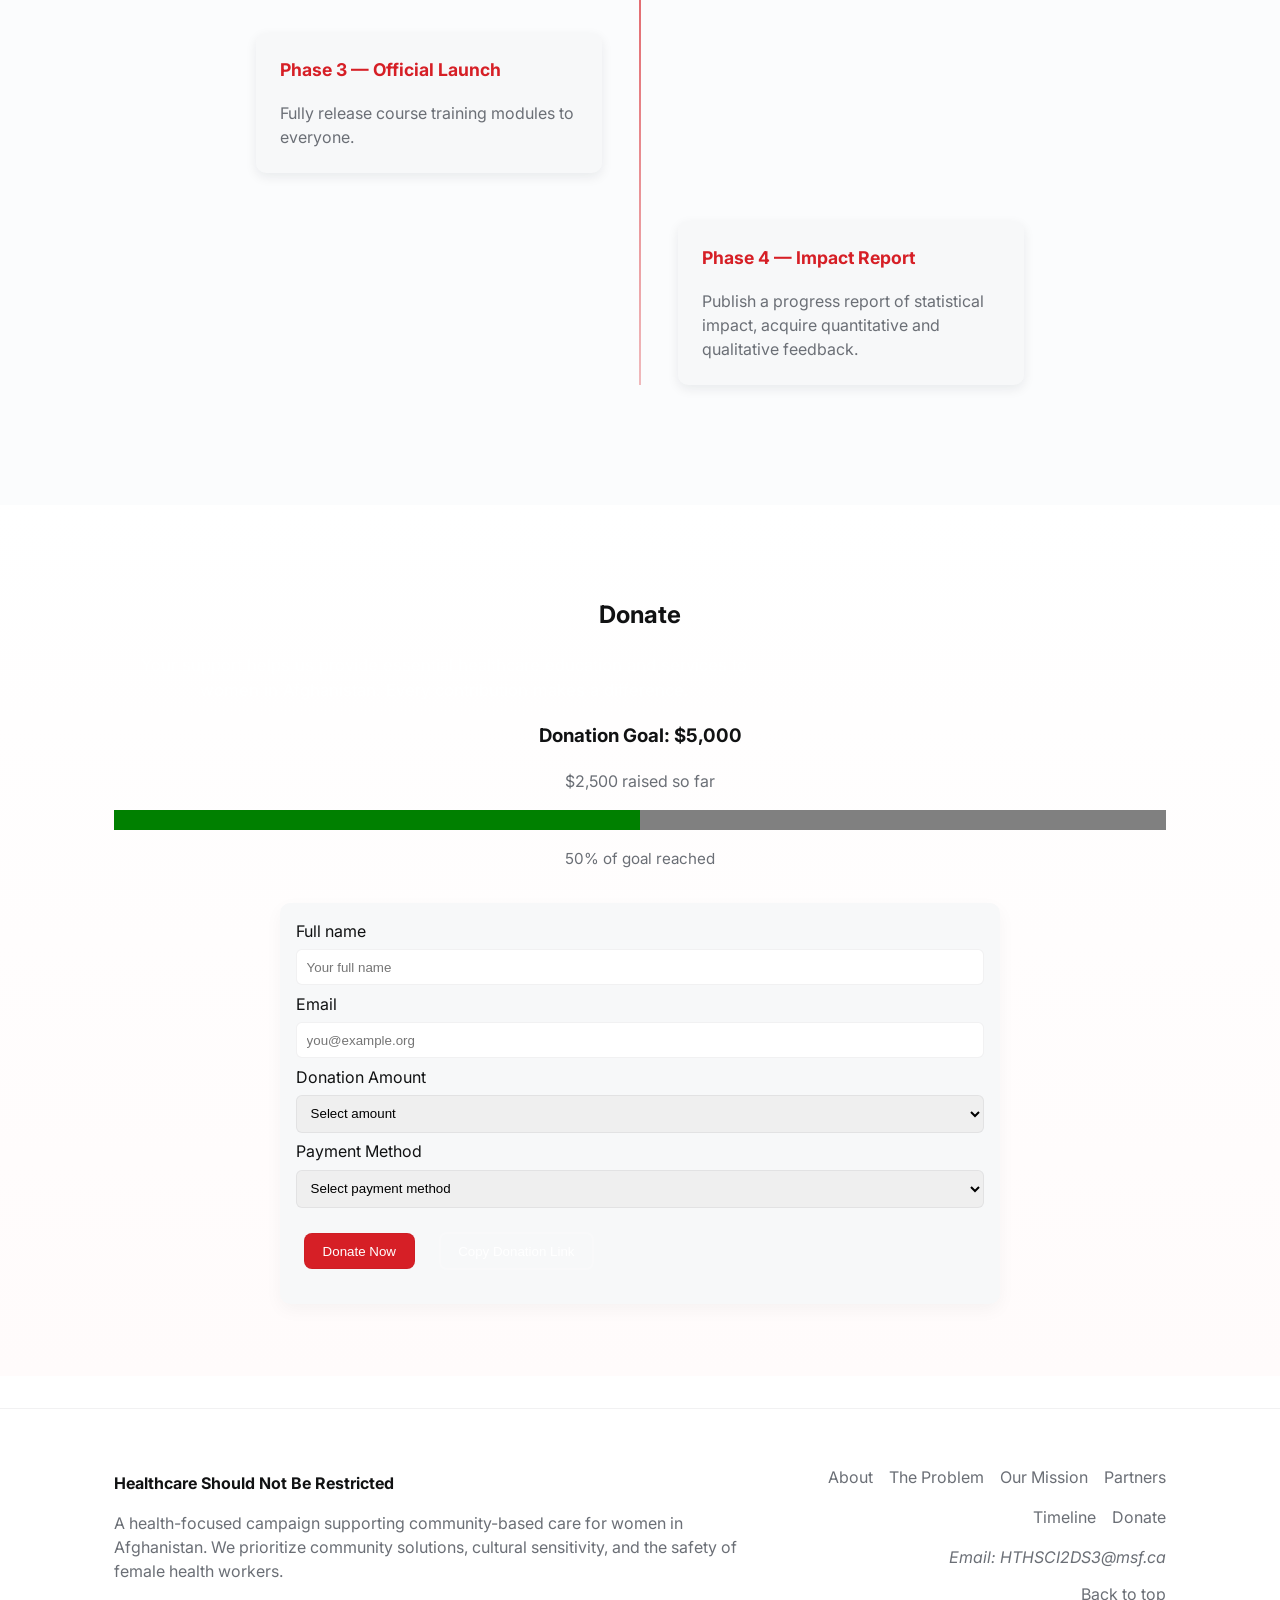
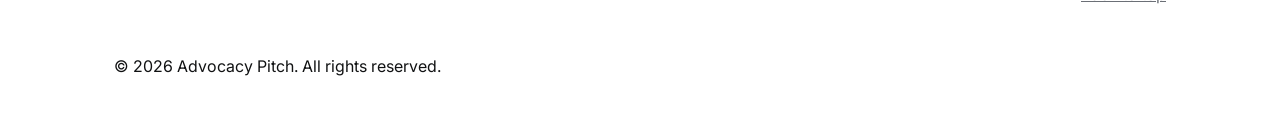
==== commit 29f63032: "Update index.html" ====
--- a/index.html
+++ b/index.html
@@ -163,6 +163,12 @@
       <div class="container">
         <h2 id="donate-heading">Donate</h2>
         <p class="lead">Your support helps us provide essential healthcare education and services to women in Afghanistan. Every contribution makes a difference.</p>
+        <div class="donation-progress" style="margin-bottom:2rem;text-align:center;">
+          <h3>Donation Goal: $5,000</h3>
+          <p class="muted">$2,500 raised so far</p>
+          <progress value="2500" max="5000" style="width:100%;height:20px;border-radius:10px;"></progress>
+          <p class="muted small">50% of goal reached</p>
+        </div>
         <div class="contact-grid" style="max-width:720px;margin:0 auto;text-align:left;">
           <form id="donate-form" class="card" aria-label="Donation form">
             <label for="name">Full name</label>
